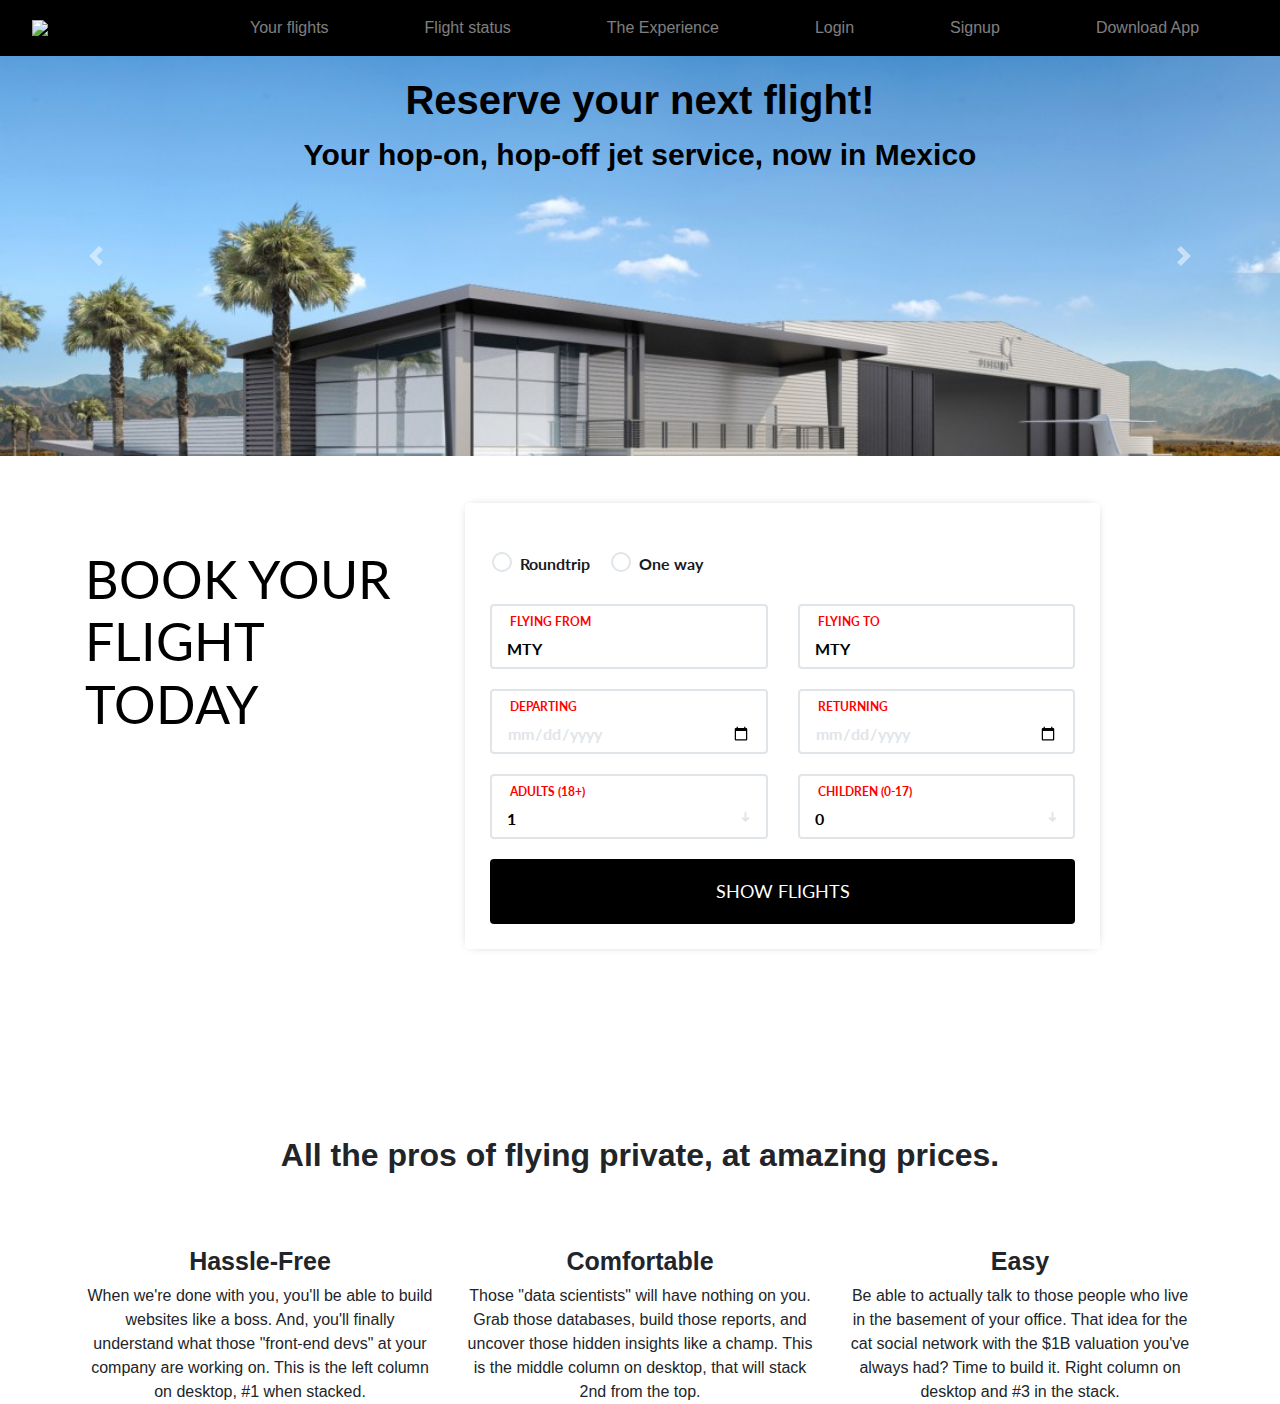
==== index.html @ 43e628d2 "1" ====
<!DOCTYPE html>
<html lang="en">
<head>
    <meta charset="UTF-8">
    <meta name="viewport" content="width=device-width, initial-scale=1.0">
    <title>URBAN Air MX</title>
    <!-- Font Awesome -->
    <link rel="stylesheet" href="https://use.fontawesome.com/releases/v5.6.3/css/all.css" integrity="sha384-UHRtZLI+pbxtHCWp1t77Bi1L4ZtiqrqD80Kn4Z8NTSRyMA2Fd33n5dQ8lWUE00s/" crossorigin="anonymous">
    <link href="https://fonts.googleapis.com/css?family=Lato:400,700" rel="stylesheet">
    <link rel="stylesheet" href="https://stackpath.bootstrapcdn.com/bootstrap/4.4.1/css/bootstrap.min.css" integrity="sha384-Vkoo8x4CGsO3+Hhxv8T/Q5PaXtkKtu6ug5TOeNV6gBiFeWPGFN9MuhOf23Q9Ifjh" crossorigin="anonymous">
    <link rel="stylesheet" href="styles.css">
</head>
<body>
    <nav class="navbar sticky-top navbar-expand-lg navbar-dark" style="background-color:black">
        <a class="navbar-brand" href="#"></a>
        <img src="Logo.png" width="160">
        <button class="navbar-toggler" type="button" data-toggle="collapse" data-target="#navbarSupportedContent" aria-controls="navbarSupportedContent" aria-expanded="false" aria-label="Toggle navigation">
          <span class="navbar-toggler-icon"></span>
        </button>
      
        <div class="collapse navbar-collapse" id="navbarSupportedContent">
          <ul class="navbar-nav mr-auto">
            <li class="nav-item">
              <a class="nav-link" href="#">Your flights</a>
            </li>
            <li class="nav-item">
                <a class="nav-link" href="#">Flight status</a>
              </li>
              <li class="nav-item">
                <a class="nav-link" href="theexperience.html">The Experience</a>
              </li>
              <li class="nav-item">
                <a class="nav-link" href="#">Login</a>
              </li>
              <li class="nav-item">
                <a class="nav-link" href="#">Signup</a>
              </li>
              <li class="nav-item">
                <a class="nav-link" href="#">Download App</a>
              </li>
          </ul>
        </div>
      </nav>
      <div id="Carousel1" class="carousel slide" data-ride="carousel">
    
        <div class="carousel-inner">
          <div class="carousel-item active">
            <img src="Carousell photo 2.jpg" class="d-block w-100" alt="...">
            <div class="carousel-caption d-none d-md-block">
              <h5>Reserve your next flight!</h5>
              <p>Your hop-on, hop-off jet service, now in Mexico</p>
            </div>
          </div>
          <div class="carousel-item">
            <img src="photo carousel 1.jpg" class="d-block w-100" alt="...">
            <div class="carousel-caption d-none d-md-block">
              <h5>Now Flying!</h5>
              <p>Fly semi-private at not-so-private prices</p>
            </div>
          </div>
          <div class="carousel-item">
            <img src="samolet-airplane-learjet-45-business-jet-lirdzhet-45-dvigate.jpg" class="d-block w-100" alt="...">
            <div class="carousel-caption d-none d-md-block">
              <h5>TLC-MTY now available!</h5>
              <p>Sign in and reserve your flight!</p>
            </div>
          </div>
        </div>
        <a class="carousel-control-prev" href="#Carousel1" role="button" data-slide="prev">
          <span class="carousel-control-prev-icon" aria-hidden="true"></span>
          <span class="sr-only">Previous</span>
        </a>
        <a class="carousel-control-next" href="#Carousel1" role="button" data-slide="next">
          <span class="carousel-control-next-icon" aria-hidden="true"></span>
          <span class="sr-only">Next</span>
        </a>
      </div>
      <div id="booking" class="section">
        <div class="section-center">
          <div class="container">
            <div class="row">
              <div class="col-md-4">
                <div class="booking-cta">
                  <h1>Book your flight today</h1>

                </div>
              </div>
              <div class="col-md-7 col-md-offset-1">
                <div class="booking-form">
                  <form>
                    <div class="form-group">
                      <div class="form-checkbox">
                        <label for="roundtrip">
                          <input type="radio" id="roundtrip" name="flight-type">
                          <span></span>Roundtrip
                        </label>
                        <label for="one-way">
                          <input type="radio" id="one-way" name="flight-type">
                          <span></span>One way
                        </label>
                  
                      </div>
                    </div>
                    <div class="row">
                      <div class="col-md-6">
                        <div class="form-group">
                          <span class="form-label">Flying from</span>
                          <select class="form-control" type="text" required placeholder="City or airport">
                            <option>MTY</option>
                            <option>TLC</option>
                            <option>GDL</option>
                          </select>
                        </div>
                      </div>
                      <div class="col-md-6">
                        <div class="form-group">
                          <span class="form-label">Flying to</span>
                          <select class="form-control" placeholder="City or airport">
                            <option>MTY</option>
                            <option>TLC</option>
                            <option>GDL</option>
                          </select>
                        </div>
                      </div>
                    </div>
                    <div class="row">
                      <div class="col-md-6">
                        <div class="form-group">
                          <span class="form-label">Departing</span>
                          <input class="form-control" type="date" required>
                        </div>
                      </div>
                      <div class="col-md-6">
                        <div class="form-group">
                          <span class="form-label">Returning</span>
                          <input class="form-control" type="date" required>
                        </div>
                      </div>
                    </div>
                    <div class="row">
                      <div class="col-md-6">
                        <div class="form-group">
                          <span class="form-label">Adults (18+)</span>
                          <select class="form-control">
                            <option>1</option>
                            <option>2</option>
                            <option>3</option>
                          </select>
                          <span class="select-arrow"></span>
                        </div>
                      </div>
                      <div class="col-md-6">
                        <div class="form-group">
                          <span class="form-label">Children (0-17)</span>
                          <select class="form-control">
                            <option>0</option>
                            <option>1</option>
                            <option>2</option>
                          </select>
                          <span class="select-arrow"></span>
                        </div>
                      </div>
                      <div class="col-md-4">
                        
                      </div>
                    </div>
                    <div class="form-btn">
                      <button class="submit-btn">Show flights</button>
                    </div>
                  </form>
                </div>
              </div>
            </div>
          </div>
        </div>
      </div>  

      <div class="container" style="margin-top:100px">
        <div class="row">
          <div class="col text-center">
            <h2>All the pros of flying private, at amazing prices.</h2>
          </div>
        </div>
        <!-- An example of Bootstrap's spacing utility classes -->
        <!-- https://getbootstrap.com/docs/4.4/utilities/spacing/#how-it-works -->
        <!-- The "mt-4" gives you more margin on top, responsively -->
        <div class="row mt-4">
          <div class="col-sm-4 text-center">
            <h1><i class="fas fa-plane-departure"></i></h1>
            <h6>Hassle-Free</h6>
            <p1>When we're done with you, you'll be able to build websites like a boss. And, you'll finally understand what those "front-end devs" at your company are working on. This is the left column on desktop, #1 when stacked.</p1>
          </div>
          <div class="col-sm-4 text-center">
            <h1><i class="fas fa-coffee"></i></h1>
            <h6>Comfortable</h6>
            <p1>Those "data scientists" will have nothing on you. Grab those databases, build those reports, and uncover those hidden insights like a champ. This is the middle column on desktop, that will stack 2nd from the top.</p1>
          </div>
          <div class="col-sm-4 text-center">
            <h1><i class="fas fa-mobile-alt"></i></h1>
            <h6>Easy</h6>
            <p1>Be able to actually talk to those people who live in the basement of your office. That idea for the cat social network with the $1B valuation you've always had? Time to build it. Right column on desktop and #3 in the stack.</p1>
          </div>
        </div>
      </div>
      


      

<script src="https://code.jquery.com/jquery-3.4.1.slim.min.js" integrity="sha384-J6qa4849blE2+poT4WnyKhv5vZF5SrPo0iEjwBvKU7imGFAV0wwj1yYfoRSJoZ+n" crossorigin="anonymous"></script>
<script src="https://cdn.jsdelivr.net/npm/popper.js@1.16.0/dist/umd/popper.min.js" integrity="sha384-Q6E9RHvbIyZFJoft+2mJbHaEWldlvI9IOYy5n3zV9zzTtmI3UksdQRVvoxMfooAo" crossorigin="anonymous"></script>
<script src="https://stackpath.bootstrapcdn.com/bootstrap/4.4.1/js/bootstrap.min.js" integrity="sha384-wfSDF2E50Y2D1uUdj0O3uMBJnjuUD4Ih7YwaYd1iqfktj0Uod8GCExl3Og8ifwB6" crossorigin="anonymous"></script>
</body>
</html>
---- styles.css ----
body {
	/* Everything is Raleway */
	font-family: 'Raleway', sans-serif;
  }

nav li{
    display: inline;
    padding-left: 50px;
    padding-right: 30px;
}

.carousel-caption {
top: 0;
bottom: auto;

}

  .carousel-inner{
	width:100%;
	max-height: 400px;
  }



h5 {
font-size: 40px;
color: black;
font-weight: bold;
}

p {
	font-size: 30px;
	color: black;
	font-weight: bold;

}

.section {
	position: relative;
	height: 60vh;
}

.section .section-center {
	position: absolute;
	top: 50%;
	left: 0;
	right: 0;
	-webkit-transform: translateY(-50%);
	transform: translateY(-50%);
}

#booking {
	font-family: 'Lato', sans-serif;
	background-image: url('../img/background.jpg');
	background-size: cover;
	background-position: center;
	color: black;
}

.booking-form {
	position: relative;
	background: #fff;
	max-width: 642px;
	width: 100%;
	margin: auto;
	padding: 45px 25px 25px;
	border-radius: 4px;
	-webkit-box-shadow: 0px 0px 10px -5px rgba(0, 0, 0, 0.4);
	box-shadow: 0px 0px 10px -5px rgba(0, 0, 0, 0.4);
}

.booking-form .form-group {
	position: relative;
	margin-bottom: 20px;
}

.booking-form .form-control {
	background-color: #fff;
	height: 65px;
	padding: 0px 15px;
	padding-top: 24px;
	color: black;
	border: 2px solid #dfe5e9;
	font-size: 16px;
	font-weight: 700;
	-webkit-box-shadow: none;
	box-shadow: none;
	border-radius: 4px;
	-webkit-transition: 0.2s all;
	transition: 0.2s all;
}

.booking-form .form-control::-webkit-input-placeholder {
	color: #dfe5e9;
}

.booking-form .form-control:-ms-input-placeholder {
	color: #dfe5e9;
}

.booking-form .form-control::placeholder {
	color: #dfe5e9;
}

.booking-form .form-control:focus {
	background: #f9fafb;
}

.booking-form input[type="date"].form-control:invalid {
	color: #dfe5e9;
}

.booking-form select.form-control {
	-webkit-appearance: none;
	-moz-appearance: none;
	appearance: none;
}

.booking-form select.form-control+.select-arrow {
	position: absolute;
	right: 6px;
	bottom: 6px;
	width: 32px;
	line-height: 32px;
	height: 32px;
	text-align: center;
	pointer-events: none;
	color: #dfe5e9;
	font-size: 14px;
}

.booking-form select.form-control+.select-arrow:after {
	content: '\279C';
	display: block;
	-webkit-transform: rotate(90deg);
	transform: rotate(90deg);
}

.booking-form .form-label {
	position: absolute;
	top: 6px;
	left: 20px;
	font-weight: 700;
	text-transform: uppercase;
	line-height: 24px;
	height: 24px;
	font-size: 12px;
	color: red;
}

.booking-form .form-checkbox input {
	position: absolute !important;
	margin-left: -9999px !important;
	visibility: hidden !important;
}

.booking-form .form-checkbox label {
	position: relative;
	padding-top: 4px;
	padding-left: 30px;
	font-weight: 700;
	color: #191a1e;
}

.booking-form .form-checkbox label+label {
	margin-left: 15px;
}

.booking-form .form-checkbox input+span {
	position: absolute;
	left: 2px;
	top: 4px;
	width: 20px;
	height: 20px;
	background: #fff;
	border: 2px solid #dfe5e9;
	border-radius: 50%;
}

.booking-form .form-checkbox input+span:after {
	content: '';
	position: absolute;
	top: 50%;
	left: 50%;
	width: 0px;
	height: 0px;
	border-radius: 50%;
	background-color: #4fa3e3;
	-webkit-transform: translate(-50%, -50%);
	transform: translate(-50%, -50%);
	-webkit-transition: 0.2s all;
	transition: 0.2s all;
}

.booking-form .form-checkbox input:not(:checked)+span:after {
	opacity: 0;
}

.booking-form .form-checkbox input:checked+span:after {
	opacity: 1;
	width: 10px;
	height: 10px;
}

.booking-form .submit-btn {
	color: #fff;
	background-color: black;
	font-weight: 400;
	height: 65px;
	font-size: 18px;
	border: none;
	width: 100%;
	border-radius: 4px;
	text-transform: uppercase
}

.booking-cta {
	margin-top: 45px;
}

.booking-cta h1 {
	font-size: 52px;
	text-transform: uppercase;
	color: black;
	font-weight: 400;
}

.booking-cta p {
	font-size: 22px;
	color: #191a1e;
}

h2 {
margin-bottom: 40px;
margin-top: 40px;
font-weight: bold;
}

h6 {
font-family: 'Raleway', sans-serif;
font-size: 25px;
font-weight: bold;
}
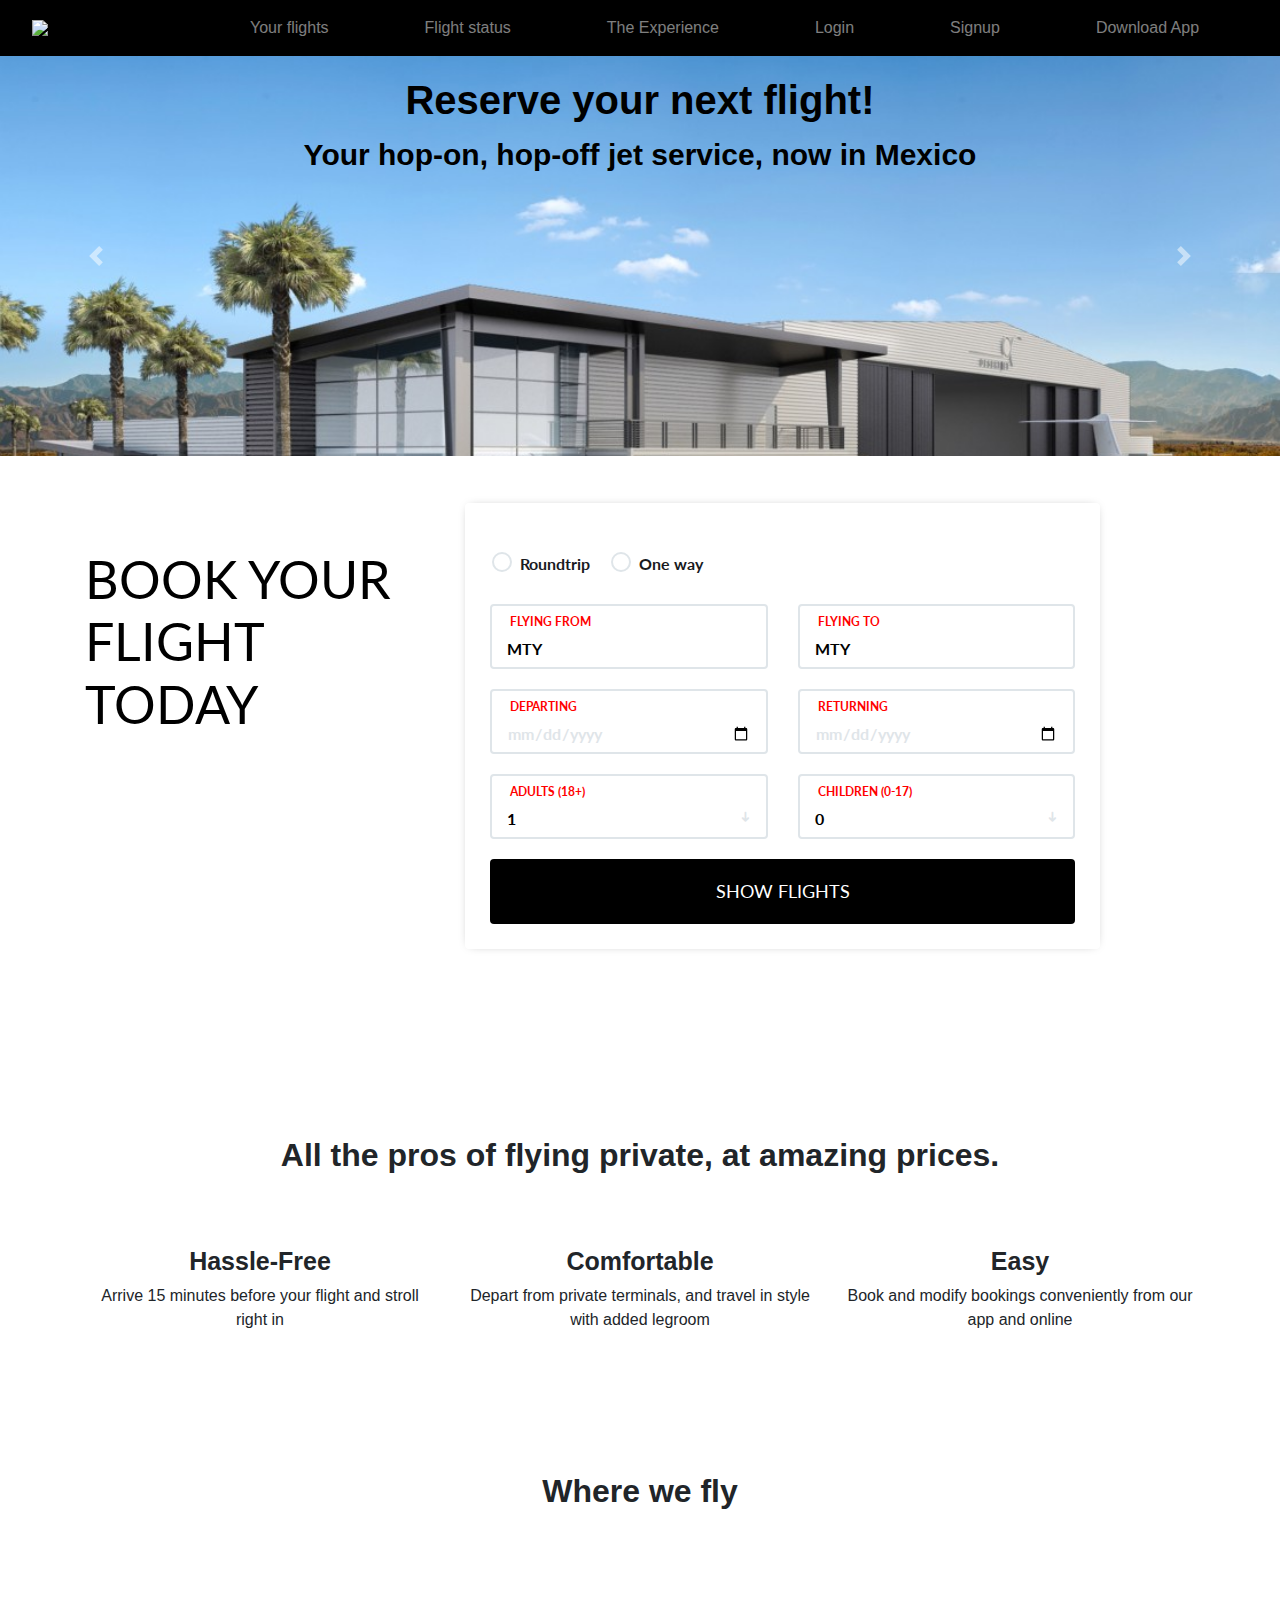
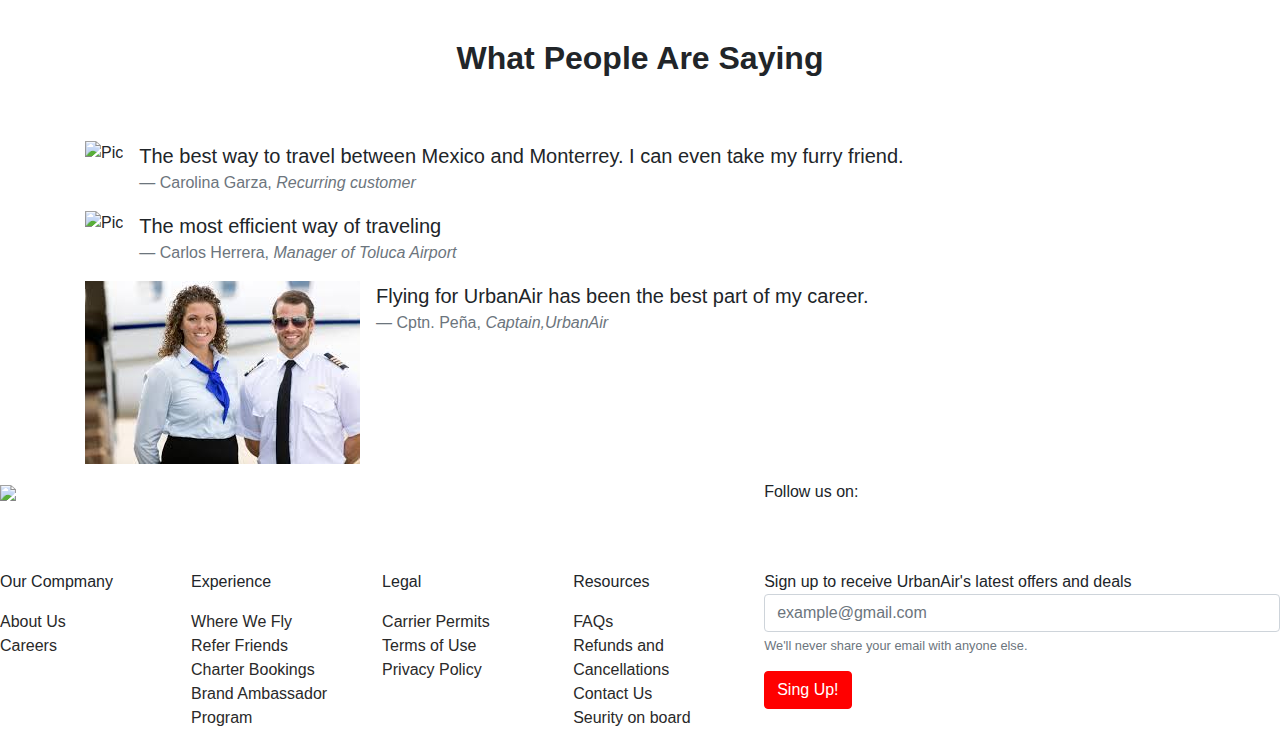
==== commit 23d92773: "forms" ====
--- a/index.html
+++ b/index.html
@@ -188,24 +188,128 @@
           <div class="col-sm-4 text-center">
             <h1><i class="fas fa-plane-departure"></i></h1>
             <h6>Hassle-Free</h6>
-            <p1>When we're done with you, you'll be able to build websites like a boss. And, you'll finally understand what those "front-end devs" at your company are working on. This is the left column on desktop, #1 when stacked.</p1>
+            <p1>Arrive 15 minutes before your flight and stroll right in</p1>
           </div>
           <div class="col-sm-4 text-center">
             <h1><i class="fas fa-coffee"></i></h1>
             <h6>Comfortable</h6>
-            <p1>Those "data scientists" will have nothing on you. Grab those databases, build those reports, and uncover those hidden insights like a champ. This is the middle column on desktop, that will stack 2nd from the top.</p1>
+            <p1>Depart from private terminals, and travel in style with added legroom</p1>
           </div>
           <div class="col-sm-4 text-center">
             <h1><i class="fas fa-mobile-alt"></i></h1>
             <h6>Easy</h6>
-            <p1>Be able to actually talk to those people who live in the basement of your office. That idea for the cat social network with the $1B valuation you've always had? Time to build it. Right column on desktop and #3 in the stack.</p1>
+            <p1>Book and modify bookings conveniently from our app and online</p1>
           </div>
         </div>
       </div>
       
-
-
-      
+      <div class="container">
+      <div class="row">
+        <div class="col text-center" style="margin-top: 100px;">
+          <h2>Where we fly</h2>
+        </div>
+      </div>
+      <img src="map.jpg" class="center"alt="">
+      </div>
+
+<div class="footy">
+  <div class="container">
+    <div class="row my-4">
+      <div class="col text-center">
+        <h2>What People Are Saying</h2>
+      </div>
+    </div>
+    <ul class="list-unstyled">
+      <li class="media">
+        <img src="https://static.pxlecdn.com/photos/228012417/original/ec6b2f66a0c80a3a52a5.jpg" class="mr-3" alt="Pic">
+        <div class="media-body">
+          <blockquote class="blockquote">
+            <p1 class="mb-0">The best way to travel between Mexico and Monterrey. I can even take my furry friend.</p1>
+            <footer class="blockquote-footer">Carolina Garza, <cite title="Class of 2017">Recurring customer</cite></footer>
+          </blockquote>
+        </div>
+      </li>
+      <li class="media">
+        <img src="https://img-s-msn-com.akamaized.net/tenant/amp/entityid/AAFQZ0f.img?h=600&w=799&m=6&q=60&o=f&l=f&x=90&y=164" class="mr-3" alt="Pic">
+        <div class="media-body">
+          <blockquote class="blockquote">
+            <p1 class="mb-0">The most efficient way of traveling</p1>
+            <footer class="blockquote-footer">Carlos Herrera, <cite title="Class of 2017">Manager of Toluca Airport</cite></footer>
+          </blockquote>
+        </div>
+      </li>
+      <li class="media">
+        <img src="[data-uri]" class="mr-3" alt="Pic">
+        <div class="media-body">
+          <blockquote class="blockquote">
+            <p1 class="mb-0">Flying for UrbanAir has been the best part of my career.</p1>
+            <footer class="blockquote-footer">Cptn. Peña, <cite title="Class of 2019">Captain,UrbanAir</cite></footer>
+          </blockquote>
+        </div>
+      </li>
+    </ul>
+  </div>
+</div>
+
+<div class="foot">
+  <div class="row" style="padding-bottom: 20px;">
+    <div class="col">
+      <img src="UrbanAir jet.jpg" height="90px">
+    </div>
+    <div class="col-5">
+      <h8>Follow us on:</h8>
+      <p>
+      <i class="fab fa-instagram"></i>
+      <i class="fab fa-facebook"></i>
+      <i class="fab fa-linkedin"></i>
+      <i class="fab fa-youtube"></i>
+    </p>
+    </div>
+  </div>
+  <div class="row" style="padding-top: 30px;">
+    <div class="col">
+      <h8>Our Compmany</h8>
+      <ul class="list-unstyled mt-3">
+        <li><a style="color: rgb(41, 41, 41);"href="#">About Us</a></li>
+        <li><a style="color: rgb(41, 41, 41);"href="#">Careers</a></li>
+      </ul>
+    </div>
+    <div class="col">
+      <h8>Experience</h8>
+      <ul class="list-unstyled mt-3">
+        <li><a style="color: rgb(41, 41, 41);" href="#">Where We Fly</a></li>
+        <li><a style="color: rgb(41, 41, 41);"href="#">Refer Friends</a></li>
+        <li><a style="color: rgb(41, 41, 41);"href="#">Charter Bookings</a></li>
+        <li><a style="color: rgb(41, 41, 41);"href="#">Brand Ambassador Program</a></li>
+      </ul>
+    </div>
+    <div class="col">
+      <h8>Legal</h8>
+      <ul class="list-unstyled mt-3">
+        <li><a style="color: rgb(41, 41, 41);"href="#">Carrier Permits</a></li>
+        <li><a style="color: rgb(41, 41, 41);"href="#">Terms of Use</a></li>
+        <li><a style="color: rgb(41, 41, 41);"href="#">Privacy Policy</a></li>
+    </div>
+    <div class="col">
+      <h8>Resources</h8>
+      <ul class="list-unstyled mt-3">
+        <li><a style="color: rgb(41, 41, 41);"href="#">FAQs</a></li>
+        <li><a style="color: rgb(41, 41, 41);"href="#">Refunds and Cancellations</a></li>
+        <li><a style="color: rgb(41, 41, 41);"href="#">Contact Us</a></li>
+        <li><a style="color: rgb(41, 41, 41);"href="#">Seurity on board</a></li>
+    </div>
+    <div class="col-5">
+      <h8>Sign up to receive UrbanAir's latest offers and deals</h8>
+      <form name="Sign up bottom" data-netlify="true">
+        <div class="form-group">
+          <input type="email" class="form-control" id="exampleInputEmail1" aria-describedby="emailHelp" placeholder="example@gmail.com">
+          <small id="emailHelp" class="form-text text-muted">We'll never share your email with anyone else.</small>
+        </div>
+        <button type="submit" class="btn btn-primary" style="background-color: red; border-color: red;">Sing Up!</button>
+      </form>
+    </div>
+  </div>
+</div>
 
 <script src="https://code.jquery.com/jquery-3.4.1.slim.min.js" integrity="sha384-J6qa4849blE2+poT4WnyKhv5vZF5SrPo0iEjwBvKU7imGFAV0wwj1yYfoRSJoZ+n" crossorigin="anonymous"></script>
 <script src="https://cdn.jsdelivr.net/npm/popper.js@1.16.0/dist/umd/popper.min.js" integrity="sha384-Q6E9RHvbIyZFJoft+2mJbHaEWldlvI9IOYy5n3zV9zzTtmI3UksdQRVvoxMfooAo" crossorigin="anonymous"></script>
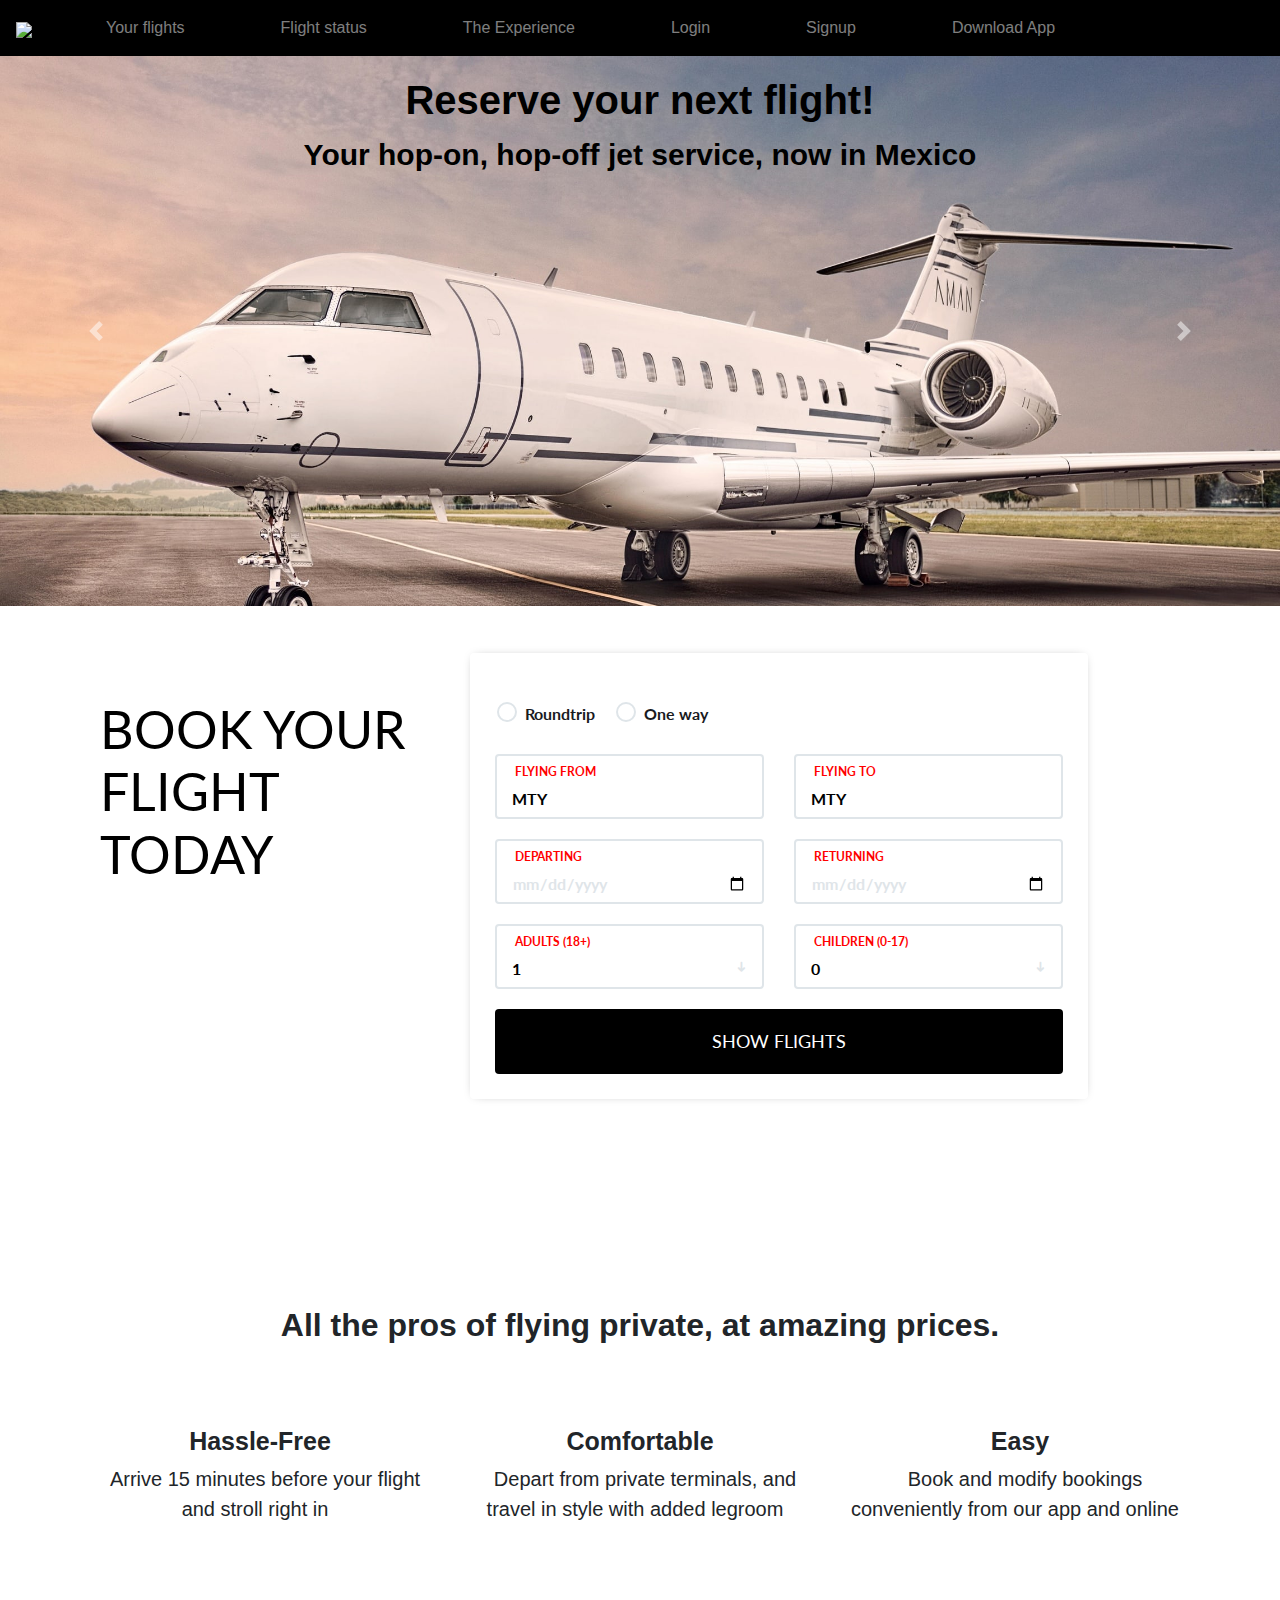
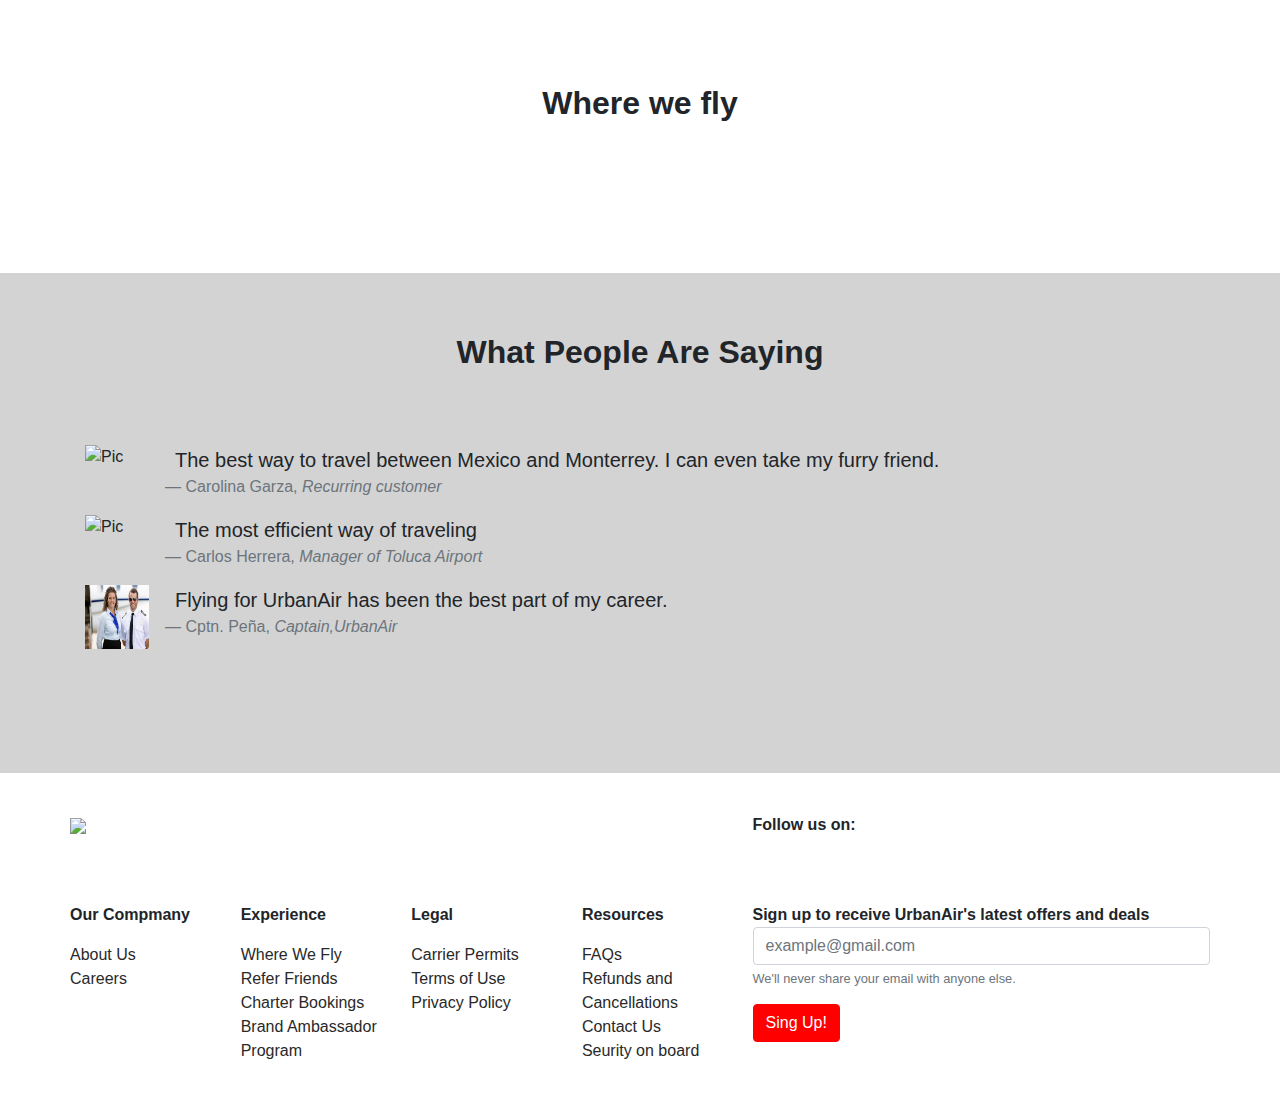
==== commit 49351dc4: "d" ====
--- a/index.html
+++ b/index.html
@@ -12,8 +12,8 @@
 </head>
 <body>
     <nav class="navbar sticky-top navbar-expand-lg navbar-dark" style="background-color:black">
-        <a class="navbar-brand" href="#"></a>
-        <img src="Logo.png" width="160">
+        <a class="navbar-brand" href="index.html">
+        <img src="Logo.png" width="160"></a>
         <button class="navbar-toggler" type="button" data-toggle="collapse" data-target="#navbarSupportedContent" aria-controls="navbarSupportedContent" aria-expanded="false" aria-label="Toggle navigation">
           <span class="navbar-toggler-icon"></span>
         </button>
@@ -36,23 +36,24 @@
                 <a class="nav-link" href="#">Signup</a>
               </li>
               <li class="nav-item">
-                <a class="nav-link" href="#">Download App</a>
+                <a class="nav-link" href="downloadapp.html">Download App</a>
               </li>
           </ul>
         </div>
       </nav>
+     
       <div id="Carousel1" class="carousel slide" data-ride="carousel">
     
         <div class="carousel-inner">
           <div class="carousel-item active">
-            <img src="Carousell photo 2.jpg" class="d-block w-100" alt="...">
+            <img src="Challenger 1.jpg" class="d-block w-100" alt="...">
             <div class="carousel-caption d-none d-md-block">
               <h5>Reserve your next flight!</h5>
               <p>Your hop-on, hop-off jet service, now in Mexico</p>
             </div>
           </div>
           <div class="carousel-item">
-            <img src="photo carousel 1.jpg" class="d-block w-100" alt="...">
+            <img src="CRJ wallpaper.jpg" class="d-block w-100" alt="...">
             <div class="carousel-caption d-none d-md-block">
               <h5>Now Flying!</h5>
               <p>Fly semi-private at not-so-private prices</p>
@@ -75,7 +76,9 @@
           <span class="sr-only">Next</span>
         </a>
       </div>
-      <div id="booking" class="section">
+
+      <div class="container">
+      <div id="booking" class="section" style="overflow:visible;">
         <div class="section-center">
           <div class="container">
             <div class="row">
@@ -87,7 +90,7 @@
               </div>
               <div class="col-md-7 col-md-offset-1">
                 <div class="booking-form">
-                  <form>
+                  <form name="Booking" method="POST" data-netlify="true">
                     <div class="form-group">
                       <div class="form-checkbox">
                         <label for="roundtrip">
@@ -105,7 +108,7 @@
                       <div class="col-md-6">
                         <div class="form-group">
                           <span class="form-label">Flying from</span>
-                          <select class="form-control" type="text" required placeholder="City or airport">
+                          <select class="form-control" required placeholder="City or airport" name="origin">
                             <option>MTY</option>
                             <option>TLC</option>
                             <option>GDL</option>
@@ -115,7 +118,7 @@
                       <div class="col-md-6">
                         <div class="form-group">
                           <span class="form-label">Flying to</span>
-                          <select class="form-control" placeholder="City or airport">
+                          <select class="form-control" required placeholder="City or airport" name="destination">
                             <option>MTY</option>
                             <option>TLC</option>
                             <option>GDL</option>
@@ -127,13 +130,13 @@
                       <div class="col-md-6">
                         <div class="form-group">
                           <span class="form-label">Departing</span>
-                          <input class="form-control" type="date" required>
+                          <input class="form-control" type="date" required name="depart date">
                         </div>
                       </div>
                       <div class="col-md-6">
                         <div class="form-group">
                           <span class="form-label">Returning</span>
-                          <input class="form-control" type="date" required>
+                          <input class="form-control" type="date" required name="return date">
                         </div>
                       </div>
                     </div>
@@ -141,7 +144,7 @@
                       <div class="col-md-6">
                         <div class="form-group">
                           <span class="form-label">Adults (18+)</span>
-                          <select class="form-control">
+                          <select class="form-control" name="adults">
                             <option>1</option>
                             <option>2</option>
                             <option>3</option>
@@ -152,7 +155,7 @@
                       <div class="col-md-6">
                         <div class="form-group">
                           <span class="form-label">Children (0-17)</span>
-                          <select class="form-control">
+                          <select class="form-control" name="children">
                             <option>0</option>
                             <option>1</option>
                             <option>2</option>
@@ -173,17 +176,15 @@
             </div>
           </div>
         </div>
-      </div>  
-
-      <div class="container" style="margin-top:100px">
+      </div>
+    </div>  
+
+      <div class="container" style="margin-top:100px;">
         <div class="row">
           <div class="col text-center">
             <h2>All the pros of flying private, at amazing prices.</h2>
           </div>
         </div>
-        <!-- An example of Bootstrap's spacing utility classes -->
-        <!-- https://getbootstrap.com/docs/4.4/utilities/spacing/#how-it-works -->
-        <!-- The "mt-4" gives you more margin on top, responsively -->
         <div class="row mt-4">
           <div class="col-sm-4 text-center">
             <h1><i class="fas fa-plane-departure"></i></h1>
@@ -300,9 +301,9 @@
     </div>
     <div class="col-5">
       <h8>Sign up to receive UrbanAir's latest offers and deals</h8>
-      <form name="Sign up bottom" data-netlify="true">
+      <form name="Sign up bottom" method="POST" data-netlify="true">
         <div class="form-group">
-          <input type="email" class="form-control" id="exampleInputEmail1" aria-describedby="emailHelp" placeholder="example@gmail.com">
+          <input type="email" class="form-control" id="exampleInputEmail1" aria-describedby="emailHelp" placeholder="example@gmail.com" name="email">
           <small id="emailHelp" class="form-text text-muted">We'll never share your email with anyone else.</small>
         </div>
         <button type="submit" class="btn btn-primary" style="background-color: red; border-color: red;">Sing Up!</button>
--- a/styles.css
+++ b/styles.css
@@ -17,7 +17,7 @@
 
   .carousel-inner{
 	width:100%;
-	max-height: 400px;
+	max-height: 550px;
   }
 
 
@@ -38,6 +38,7 @@
 .section {
 	position: relative;
 	height: 60vh;
+
 }
 
 .section .section-center {
@@ -47,6 +48,7 @@
 	right: 0;
 	-webkit-transform: translateY(-50%);
 	transform: translateY(-50%);
+	
 }
 
 #booking {
@@ -67,6 +69,7 @@
 	border-radius: 4px;
 	-webkit-box-shadow: 0px 0px 10px -5px rgba(0, 0, 0, 0.4);
 	box-shadow: 0px 0px 10px -5px rgba(0, 0, 0, 0.4);
+	
 }
 
 .booking-form .form-group {
@@ -231,8 +234,8 @@
 }
 
 h2 {
-margin-bottom: 40px;
-margin-top: 40px;
+margin-bottom: 50px;
+margin-top: 60px;
 font-weight: bold;
 }
 
@@ -242,3 +245,74 @@
 font-weight: bold;
 }
 
+
+p1 {
+	font-size: 20px;
+	margin-left: 10px;
+	margin-right: 10px;
+	margin-bottom: 50px;
+}
+
+.center {
+	display: block;
+	margin-left: auto;
+	margin-right: auto;
+	width: 60%;
+	margin-bottom: 100px;
+  }
+
+  .footy {
+	background-color: lightgray;
+	height: 500px;
+  }
+  
+  /* The size of the testimonials images */
+  .media img {
+	width: 64px;
+	height: 64px;
+  }
+
+  
+ .foot {
+margin-left: 70px;
+margin-right: 70px;
+margin-top: 40px;
+margin-bottom: 30px;
+
+ }
+  h8 {
+	font-family: 'Raleway', sans-serif;
+	font-size: 16px;
+	font-weight: bold;
+	}
+
+	.jumbotron {
+		/* Background */
+		background-attachment: fixed;
+		background-image: url(embraer-erj-135-jet.jpg);
+		background-size: cover;
+		background-repeat: no-repeat;
+		height: 450px;
+		width: fit-content;
+	}
+
+	h9 {
+		font-size: 42px;
+		font-weight: bold;
+		color: black;
+	}
+
+	h3 {
+		font-family: 'Raleway', sans-serif;
+		font-size: 30px;
+		font-weight: bold;
+		margin-bottom: 30px;
+		color: red;
+	}
+	p2 {
+		font-size: 20px;
+		font-family: 'Raleway', sans-serif;
+
+	}
+
+	
